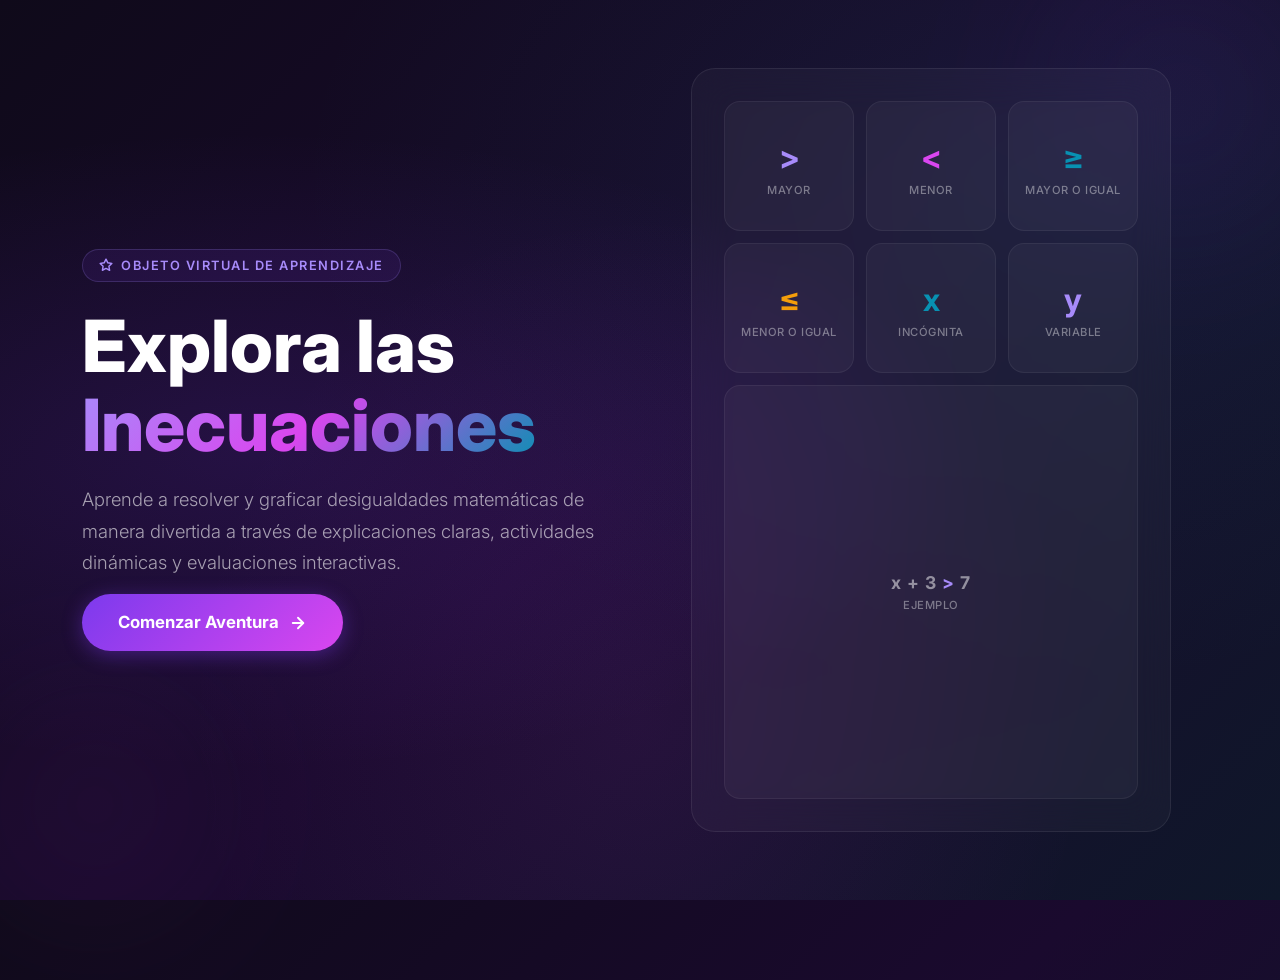
==== index.html @ dd15e274 "Primer diseño del OVA" ====
<!DOCTYPE html>
<html lang="es">

<head>
  <meta charset="utf-8">
  <meta name="viewport" content="width=device-width, initial-scale=1">
  <title>Ova de Inecuaciones - Inicio</title>
  <link rel="stylesheet" href="style.css">
  <link href="https://cdn.jsdelivr.net/npm/bootstrap@5.3.8/dist/css/bootstrap.min.css" rel="stylesheet">
</head>

<body class="landing">

  <div class="landing-floating landing-floating-1"></div>
  <div class="landing-floating landing-floating-2"></div>

  <div class="container landing-hero">
    <div class="row align-items-center g-5 min-vh-100 py-5">

      <div class="col-lg-6" data-anim="fade">
        <div class="landing-badge">
          <svg width="14" height="14" viewBox="0 0 24 24" fill="none" stroke="currentColor" stroke-width="2.5" stroke-linecap="round" stroke-linejoin="round">
            <polygon points="12 2 15.09 8.26 22 9.27 17 14.14 18.18 21.02 12 17.77 5.82 21.02 7 14.14 2 9.27 8.91 8.26 12 2"/>
          </svg>
          Objeto Virtual de Aprendizaje
        </div>

        <h1>
          Explora las<br>
          <span class="gradient-text">Inecuaciones</span>
        </h1>

        <p class="lead">
          Aprende a resolver y graficar desigualdades matemáticas de manera divertida a través de explicaciones claras, actividades dinámicas y evaluaciones interactivas.
        </p>

        <a href="app.html" class="landing-cta">
          Comenzar Aventura
          <svg width="18" height="18" viewBox="0 0 24 24" fill="none" stroke="currentColor" stroke-width="2.5" stroke-linecap="round" stroke-linejoin="round">
            <line x1="5" y1="12" x2="19" y2="12"></line>
            <polyline points="12 5 19 12 12 19"></polyline>
          </svg>
        </a>
      </div>

      <div class="col-lg-6 landing-visual" data-anim="slide">
        <div class="landing-card-decoration">
          <div class="landing-math-grid">
            <div class="landing-math-item flex-column">
              <span class="math-symbol purple">&gt;</span>
              <span class="math-label">Mayor</span>
            </div>
            <div class="landing-math-item flex-column">
              <span class="math-symbol fuchsia">&lt;</span>
              <span class="math-label">Menor</span>
            </div>
            <div class="landing-math-item flex-column">
              <span class="math-symbol cyan">&ge;</span>
              <span class="math-label">Mayor o igual</span>
            </div>
            <div class="landing-math-item flex-column">
              <span class="math-symbol amber">&le;</span>
              <span class="math-label">Menor o igual</span>
            </div>
            <div class="landing-math-item flex-column">
              <span class="math-symbol cyan">x</span>
              <span class="math-label">Incógnita</span>
            </div>
            <div class="landing-math-item flex-column">
              <span class="math-symbol purple">y</span>
              <span class="math-label">Variable</span>
            </div>
            <div class="landing-math-item flex-column" style="grid-column: span 3;">
              <span class="math-symbol" style="color: rgba(255,255,255,0.5); font-size: 1.1rem; letter-spacing: 1px;">
                x + 3 <span style="color: var(--primary-light);">&gt;</span> 7
              </span>
              <span class="math-label">Ejemplo</span>
            </div>
          </div>
        </div>
      </div>

    </div>
  </div>

  <script src="https://cdn.jsdelivr.net/npm/bootstrap@5.3.8/dist/js/bootstrap.bundle.min.js"></script>
  <script src="animations.js"></script>
</body>

</html>
---- style.css ----
@import url('https://fonts.googleapis.com/css2?family=Inter:wght@300;400;500;600;700;800&display=swap');

:root {
  --primary: #7c3aed;
  --primary-light: #a78bfa;
  --primary-dark: #5b21b6;
  --secondary: #0891b2;
  --accent: #d946ef;
  --accent-warm: #f59e0b;

  --sidebar-bg: linear-gradient(180deg, #1e1b2e 0%, #2d1b4e 100%);
  --sidebar-text: rgba(255, 255, 255, 0.75);
  --sidebar-text-hover: #ffffff;
  --sidebar-hover-bg: rgba(124, 58, 237, 0.15);
  --sidebar-active: linear-gradient(90deg, #7c3aed, #a855f7);
  --sidebar-width: 250px;
  --sidebar-mini-width: 80px;

  --body-bg: #f8fafc;
  --content-text: #0f172a;
  --card-bg: #ffffff;
  --card-border: 1px solid #e2e8f0;
  --card-shadow: 0 1px 2px rgba(0, 0, 0, 0.04), 0 1px 3px rgba(0, 0, 0, 0.06);
  --card-shadow-hover: 0 4px 6px rgba(0, 0, 0, 0.05), 0 10px 15px rgba(0, 0, 0, 0.08);
  --border-color: #e2e8f0;
  --footer-bg: #ffffff;
  --switch-bg: #cbd5e1;
  --switch-circle: #ffffff;
  --text-muted: #475569;
}

.dark-mode {
  --sidebar-bg: linear-gradient(180deg, #0c0a1d 0%, #1a0a2e 100%);
  --body-bg: #0f0a1a;
  --content-text: #e2e8f0;
  --card-bg: #1e1b2e;
  --card-border: 1px solid rgba(255, 255, 255, 0.08);
  --card-shadow: 0 1px 2px rgba(0, 0, 0, 0.2), 0 1px 3px rgba(0, 0, 0, 0.3);
  --card-shadow-hover: 0 4px 6px rgba(0, 0, 0, 0.3), 0 10px 15px rgba(0, 0, 0, 0.4);
  --border-color: rgba(255, 255, 255, 0.08);
  --footer-bg: #1e1b2e;
  --switch-bg: #7c3aed;
  --text-muted: #cbd5e1;
}

* {
  margin: 0;
  padding: 0;
  box-sizing: border-box;
  font-family: 'Inter', sans-serif;
}

body {
  min-height: 100vh;
  background: var(--body-bg) !important;
  color: var(--content-text);
  transition: background 0.4s ease, color 0.3s ease;
  overflow-x: hidden;
}

/* ========== LANDING PAGE (index.html) ========== */
.landing {
  position: relative;
  min-height: 100vh;
  display: flex;
  align-items: center;
  background: linear-gradient(135deg, #0f0a1a 0%, #1a0a2e 50%, #0f172a 100%) !important;
  overflow: hidden;
}

.landing::before {
  content: '';
  position: absolute;
  inset: 0;
  background:
    radial-gradient(ellipse at 20% 50%, rgba(124, 58, 237, 0.15) 0%, transparent 50%),
    radial-gradient(ellipse at 80% 20%, rgba(13, 148, 136, 0.1) 0%, transparent 50%),
    radial-gradient(ellipse at 50% 80%, rgba(217, 70, 239, 0.08) 0%, transparent 50%);
  pointer-events: none;
}

.landing-hero {
  position: relative;
  z-index: 1;
}

.landing-badge {
  display: inline-flex;
  align-items: center;
  gap: 8px;
  padding: 6px 16px;
  border-radius: 100px;
  font-size: 0.8rem;
  font-weight: 600;
  text-transform: uppercase;
  letter-spacing: 1.5px;
  color: var(--primary-light);
  border: 1px solid rgba(167, 139, 250, 0.2);
  background: rgba(124, 58, 237, 0.1);
  margin-bottom: 1.5rem;
}

.landing-hero h1 {
  font-size: clamp(2.5rem, 6vw, 4.5rem);
  font-weight: 800;
  line-height: 1.1;
  color: #ffffff;
  margin-bottom: 1.25rem;
}

.landing-hero .gradient-text {
  background: linear-gradient(135deg, var(--primary-light), var(--accent) 50%, var(--secondary));
  -webkit-background-clip: text;
  -webkit-text-fill-color: transparent;
}

.landing-hero .lead {
  font-size: 1.15rem;
  color: rgba(255, 255, 255, 0.6);
  max-width: 520px;
  line-height: 1.7;
}

.landing-cta {
  display: inline-flex;
  align-items: center;
  gap: 10px;
  padding: 16px 36px;
  border-radius: 100px;
  font-weight: 700;
  font-size: 1.05rem;
  color: #ffffff;
  background: linear-gradient(135deg, var(--primary), var(--accent));
  border: none;
  text-decoration: none;
  transition: all 0.3s cubic-bezier(0.175, 0.885, 0.32, 1.275);
  box-shadow: 0 4px 20px rgba(124, 58, 237, 0.4);
}

.landing-cta:hover {
  transform: translateY(-3px) scale(1.03);
  box-shadow: 0 8px 30px rgba(124, 58, 237, 0.5);
  color: #ffffff;
}

.landing-visual {
  position: relative;
  display: flex;
  align-items: center;
  justify-content: center;
}

.landing-card-decoration {
  width: 100%;
  max-width: 480px;
  background: rgba(255, 255, 255, 0.03);
  border: 1px solid rgba(255, 255, 255, 0.08);
  border-radius: 24px;
  padding: 2rem;
  backdrop-filter: blur(20px);
}

.landing-math-grid {
  display: grid;
  grid-template-columns: repeat(3, 1fr);
  gap: 12px;
}

.landing-math-item {
  aspect-ratio: 1;
  display: flex;
  align-items: center;
  justify-content: center;
  border-radius: 16px;
  font-size: 1.8rem;
  font-weight: 700;
  background: rgba(255, 255, 255, 0.04);
  border: 1px solid rgba(255, 255, 255, 0.06);
  color: rgba(255, 255, 255, 0.7);
  transition: all 0.3s ease;
}

.landing-math-item:hover {
  background: rgba(124, 58, 237, 0.15);
  border-color: rgba(124, 58, 237, 0.3);
  transform: translateY(-4px);
}

.landing-math-item .math-symbol {
  font-size: 2rem;
}

.landing-math-item .math-symbol.purple { color: var(--primary-light); }
.landing-math-item .math-symbol.fuchsia { color: var(--accent); }
.landing-math-item .math-symbol.cyan { color: var(--secondary); }
.landing-math-item .math-symbol.amber { color: var(--accent-warm); }

.landing-math-item .math-label {
  font-size: 0.7rem;
  font-weight: 500;
  color: rgba(255, 255, 255, 0.4);
  text-transform: uppercase;
  letter-spacing: 0.5px;
}

.landing-floating {
  position: absolute;
  border-radius: 50%;
  pointer-events: none;
  filter: blur(80px);
  opacity: 0.4;
}

.landing-floating-1 {
  width: 400px;
  height: 400px;
  background: radial-gradient(circle, rgba(124, 58, 237, 0.3) 0%, transparent 70%);
  top: -100px;
  right: -100px;
  animation: float-drift 20s infinite alternate ease-in-out;
}

.landing-floating-2 {
  width: 350px;
  height: 350px;
  background: radial-gradient(circle, rgba(217, 70, 239, 0.2) 0%, transparent 70%);
  bottom: -80px;
  left: -80px;
  animation: float-drift 25s infinite alternate-reverse ease-in-out;
}

@keyframes float-drift {
  0% { transform: translate(0, 0) scale(1); }
  100% { transform: translate(40px, -30px) scale(1.1); }
}

/* ========== LANDING RESPONSIVE ========== */
@media (max-width: 992px) {
  .landing {
    text-align: center;
    padding: 4rem 1rem;
  }
  .landing-hero .lead {
    margin: 0 auto 2rem;
  }
  .landing-cta {
    margin: 0 auto;
  }
  .landing-card-decoration {
    margin-top: 3rem;
    max-width: 380px;
    margin-left: auto;
    margin-right: auto;
  }
}

/* ========== SIDEBAR ========== */
.menu {
  position: fixed;
  width: 44px;
  height: 44px;
  display: none;
  justify-content: center;
  align-items: center;
  border-radius: 12px;
  cursor: pointer;
  background: var(--primary);
  color: #ffffff;
  right: 16px;
  top: 16px;
  z-index: 100;
  border: none;
  font-size: 24px;
  box-shadow: 0 4px 12px rgba(124, 58, 237, 0.3);
}

.barra-lateral {
  position: fixed;
  display: flex;
  flex-direction: column;
  justify-content: space-between;
  width: var(--sidebar-width);
  height: 100%;
  padding: 20px 12px;
  background: var(--sidebar-bg);
  transition: width 0.35s cubic-bezier(0.25, 0.8, 0.25, 1), left 0.35s cubic-bezier(0.25, 0.8, 0.25, 1);
  z-index: 50;
  border-right: 1px solid rgba(255, 255, 255, 0.06);
}

.mini-barra-lateral {
  width: var(--sidebar-mini-width);
}

.barra-lateral .nombre-pagina {
  display: flex;
  align-items: center;
  gap: 10px;
  padding: 8px 10px 20px;
  margin-bottom: 12px;
  border-bottom: 1px solid rgba(255, 255, 255, 0.06);
}

.barra-lateral .nombre-pagina ion-icon {
  font-size: 28px;
  color: var(--primary-light);
  cursor: pointer;
  min-width: 28px;
  transition: transform 0.3s ease;
}

.barra-lateral .nombre-pagina ion-icon:hover {
  transform: rotate(-10deg) scale(1.1);
}

.barra-lateral .nombre-pagina span {
  font-size: 18px;
  font-weight: 700;
  color: #ffffff;
  white-space: nowrap;
  transition: opacity 0.3s ease;
}

.barra-lateral span.oculto {
  opacity: 0;
  width: 0;
  overflow: hidden;
  display: inline-block;
}

.barra-lateral .navegacion {
  flex: 1;
  overflow-y: auto;
  overflow-x: hidden;
  padding: 4px 0;
}

.barra-lateral .navegacion::-webkit-scrollbar {
  width: 3px;
}

.barra-lateral .navegacion::-webkit-scrollbar-thumb {
  background: rgba(255, 255, 255, 0.15);
  border-radius: 10px;
}

.barra-lateral .navegacion ul {
  list-style: none;
  margin: 0;
  padding: 0;
}

.barra-lateral .navegacion li {
  margin-bottom: 2px;
}

.barra-lateral .navegacion a {
  display: flex;
  align-items: center;
  gap: 12px;
  padding: 10px 12px;
  border-radius: 10px;
  text-decoration: none;
  color: var(--sidebar-text);
  font-size: 14px;
  font-weight: 500;
  transition: all 0.2s ease;
  white-space: nowrap;
  border-left: 3px solid transparent;
}

.barra-lateral .navegacion a:hover {
  background: var(--sidebar-hover-bg);
  color: var(--sidebar-text-hover);
  border-left-color: var(--primary-light);
}

.barra-lateral .navegacion a.active-link {
  background: var(--sidebar-active);
  color: #ffffff !important;
  font-weight: 600;
  border-left-color: #ffffff;
  box-shadow: 0 4px 12px rgba(124, 58, 237, 0.3);
}

.barra-lateral .navegacion ion-icon {
  font-size: 18px;
  min-width: 18px;
  color: inherit;
}

.barra-lateral .navegacion span {
  font-size: 14px;
  font-weight: 500;
  white-space: nowrap;
  transition: opacity 0.3s ease;
}

/* Submenu */
.submenu-btn {
  padding-right: 8px !important;
}

.submenu-items {
  max-height: 0;
  overflow: hidden;
  transition: max-height 0.3s ease;
  padding-left: 0 !important;
}

.submenu.active .submenu-items {
  max-height: 300px;
}

.submenu-items a {
  padding-left: 46px !important;
  font-size: 13px !important;
  height: 36px !important;
}

.flecha {
  font-size: 14px;
  margin-left: auto;
  transition: transform 0.3s ease;
}

.submenu.active .flecha {
  transform: rotate(180deg);
}

/* Dark mode toggle */
.barra-lateral .linea {
  height: 1px;
  background: rgba(255, 255, 255, 0.06);
  margin: 8px 0;
}

.barra-lateral .modo-oscuro {
  display: flex;
  align-items: center;
  justify-content: space-between;
  padding: 8px 12px;
  border-radius: 10px;
  background: rgba(0, 0, 0, 0.15);
}

.barra-lateral .modo-oscuro .info {
  display: flex;
  align-items: center;
  gap: 10px;
  color: var(--sidebar-text);
  font-size: 14px;
  font-weight: 500;
}

.barra-lateral .modo-oscuro ion-icon {
  font-size: 18px;
  color: var(--sidebar-text);
}

.barra-lateral .modo-oscuro span {
  white-space: nowrap;
  transition: opacity 0.3s ease;
}

.switch {
  display: flex;
  align-items: center;
  cursor: pointer;
  min-width: 40px;
  justify-content: flex-end;
}

.base {
  position: relative;
  width: 36px;
  height: 20px;
  background: var(--switch-bg);
  border-radius: 20px;
  transition: background 0.3s ease;
}

.circulo {
  position: absolute;
  width: 16px;
  height: 16px;
  background: var(--switch-circle);
  border-radius: 50%;
  top: 2px;
  left: 2px;
  transition: left 0.3s cubic-bezier(0.25, 0.8, 0.25, 1);
  box-shadow: 0 1px 3px rgba(0, 0, 0, 0.2);
}

.circulo.prendido {
  left: 18px;
}

/* ========== MAIN CONTENT ========== */
main {
  margin-left: var(--sidebar-width);
  padding: 32px;
  min-height: 100vh;
  display: flex;
  flex-direction: column;
  background: var(--body-bg);
  transition: margin-left 0.35s cubic-bezier(0.25, 0.8, 0.25, 1);
}

main.min-main {
  margin-left: var(--sidebar-mini-width);
}

.contenido-principal {
  flex: 1;
}

/* ========== FOOTER ========== */
.footer {
  margin-top: 40px;
  padding: 16px 24px;
  display: flex;
  align-items: center;
  justify-content: center;
  gap: 12px;
  flex-wrap: wrap;
  text-align: center;
  border-top: 1px solid var(--border-color);
  background: var(--footer-bg);
  border-radius: 16px;
  box-shadow: var(--card-shadow);
  color: var(--text-muted);
  font-size: 13px;
  font-weight: 500;
}

.footer img {
  width: 36px;
  height: auto;
  opacity: 0.8;
}

.footer p {
  margin: 0;
}

/* ========== CARDS ========== */
.card,
.team-card {
  background: var(--card-bg) !important;
  color: var(--content-text) !important;
  border: var(--card-border) !important;
  box-shadow: var(--card-shadow) !important;
  border-radius: 16px !important;
  transition: all 0.3s ease !important;
}

.card:hover,
.team-card:hover {
  transform: translateY(-4px);
  box-shadow: var(--card-shadow-hover) !important;
}

.gradient-text {
  background: linear-gradient(135deg, var(--primary), var(--accent));
  -webkit-background-clip: text;
  -webkit-text-fill-color: transparent;
}

/* ========== BUTTONS ========== */
.btn-primary {
  background: linear-gradient(135deg, var(--primary), var(--primary-dark)) !important;
  border: none !important;
  font-weight: 600;
  padding: 12px 28px;
  border-radius: 12px !important;
  transition: all 0.3s ease !important;
}

.btn-primary:hover {
  transform: translateY(-2px);
  box-shadow: 0 8px 20px rgba(124, 58, 237, 0.35) !important;
}

.btn-outline-primary {
  border: 1.5px solid var(--primary) !important;
  color: var(--primary) !important;
  font-weight: 600;
  border-radius: 12px !important;
  transition: all 0.3s ease !important;
}

.btn-outline-primary:hover {
  background: var(--primary) !important;
  color: #ffffff !important;
  transform: translateY(-2px);
  box-shadow: 0 8px 20px rgba(124, 58, 237, 0.25) !important;
}

.btn-adventure {
  display: inline-flex;
  align-items: center;
  gap: 8px;
  padding: 16px 36px !important;
  border-radius: 100px !important;
  font-weight: 700 !important;
  font-size: 1.05rem;
  background: linear-gradient(135deg, var(--primary), var(--accent)) !important;
  border: none !important;
  color: #ffffff !important;
  transition: all 0.3s cubic-bezier(0.175, 0.885, 0.32, 1.275) !important;
  box-shadow: 0 4px 20px rgba(124, 58, 237, 0.35) !important;
}

.btn-adventure:hover {
  transform: translateY(-3px) scale(1.03);
  box-shadow: 0 8px 30px rgba(124, 58, 237, 0.45), 0 0 20px rgba(217, 70, 239, 0.15) !important;
}

/* ========== QUIZ ========== */
.quiz-container {
  max-width: 720px;
  margin: 0 auto;
}

.quiz-card {
  border-radius: 20px !important;
  padding: 32px;
}

.quiz-progress {
  height: 6px;
  background: rgba(0, 0, 0, 0.06);
  border-radius: 10px;
  overflow: hidden;
  margin-bottom: 24px;
}

.dark-mode .quiz-progress {
  background: rgba(255, 255, 255, 0.06);
}

.quiz-progress-bar {
  height: 100%;
  background: linear-gradient(90deg, var(--primary), var(--accent));
  width: 0%;
  transition: width 0.4s ease;
  border-radius: 10px;
}

.quiz-question-num {
  font-size: 0.8rem;
  text-transform: uppercase;
  letter-spacing: 1.5px;
  font-weight: 700;
  color: var(--primary);
  margin-bottom: 8px;
}

.quiz-question-text {
  font-size: 1.25rem;
  font-weight: 600;
  line-height: 1.5;
  margin-bottom: 24px;
  color: var(--content-text);
}

.quiz-options {
  display: flex;
  flex-direction: column;
  gap: 10px;
}

.quiz-option {
  display: flex;
  align-items: center;
  gap: 14px;
  padding: 14px 18px;
  border-radius: 12px;
  background: rgba(0, 0, 0, 0.02);
  border: 1.5px solid rgba(0, 0, 0, 0.06);
  cursor: pointer;
  transition: all 0.25s ease;
  font-weight: 500;
  color: var(--content-text);
}

.dark-mode .quiz-option {
  background: rgba(255, 255, 255, 0.03);
  border-color: rgba(255, 255, 255, 0.06);
}

.quiz-option:hover {
  border-color: var(--primary-light);
  background: rgba(124, 58, 237, 0.06);
  transform: translateX(4px);
}

.quiz-option.selected {
  border-color: var(--primary) !important;
  background: rgba(124, 58, 237, 0.1) !important;
  box-shadow: 0 0 0 2px rgba(124, 58, 237, 0.15);
}

.quiz-option-letter {
  display: flex;
  align-items: center;
  justify-content: center;
  width: 28px;
  height: 28px;
  border-radius: 8px;
  font-size: 0.8rem;
  font-weight: 700;
  background: rgba(0, 0, 0, 0.06);
  color: var(--content-text);
  transition: all 0.25s ease;
}

.dark-mode .quiz-option-letter {
  background: rgba(255, 255, 255, 0.1);
  color: #e2e8f0;
}

.quiz-option.selected .quiz-option-letter {
  background: var(--primary);
  color: #ffffff;
}

.quiz-actions {
  display: flex;
  justify-content: space-between;
  margin-top: 24px;
  padding-top: 20px;
  border-top: 1px solid var(--border-color);
}

/* ========== RESULTS ========== */
.results-card {
  text-align: center;
  padding: 32px;
}

.results-score-circle {
  width: 120px;
  height: 120px;
  border-radius: 50%;
  margin: 0 auto 20px;
  display: flex;
  align-items: center;
  justify-content: center;
  border: 4px solid var(--primary);
  box-shadow: 0 8px 20px rgba(124, 58, 237, 0.15);
}

.results-score-value {
  font-size: 2.2rem;
  font-weight: 800;
  color: var(--content-text);
}

.results-message {
  font-size: 1.3rem;
  font-weight: 700;
  margin-bottom: 8px;
  color: var(--content-text);
}

.results-summary {
  color: var(--text-muted);
  margin-bottom: 24px;
}

/* ========== EMBEDS & UTILITY ========== */
.video-responsive {
  position: relative;
  width: 100%;
  max-width: 700px;
  margin: 0 auto;
  aspect-ratio: 16 / 9;
  overflow: hidden;
  border-radius: 16px;
  box-shadow: var(--card-shadow);
  border: var(--card-border);
}

.video-responsive iframe {
  width: 100%;
  height: 100%;
  border: none;
}

.h5p-container {
  width: 100%;
  overflow: hidden;
  border-radius: 16px;
  box-shadow: var(--card-shadow);
  border: var(--card-border);
}

.h5p-container iframe {
  width: 100%;
  min-height: 600px;
  border: none;
}

.actividad-responsive {
  width: 100%;
  overflow: hidden;
  border-radius: 16px;
  box-shadow: var(--card-shadow);
  border: var(--card-border);
}

.actividad-responsive iframe {
  width: 100%;
  min-height: 600px;
  border: none;
}

/* ========== TEXT MUTED (both modes) ========== */
.text-muted {
  color: var(--text-muted) !important;
}

.dark-mode .accordion-button {
  background: transparent !important;
  color: var(--content-text) !important;
}

.dark-mode .accordion-button::after {
  filter: invert(0.8);
}

.dark-mode .accordion-button:not(.collapsed) {
  background: rgba(255, 255, 255, 0.05) !important;
}

.dark-mode .accordion-body {
  background: rgba(0, 0, 0, 0.15);
  color: var(--content-text);
}

.dark-mode .btn-outline-secondary {
  border-color: rgba(255, 255, 255, 0.2) !important;
  color: #cbd5e1 !important;
}

.dark-mode .btn-outline-secondary:hover {
  background: rgba(255, 255, 255, 0.08) !important;
  color: #ffffff !important;
}

.dark-mode .bg-light {
  background: rgba(255, 255, 255, 0.06) !important;
}

.dark-mode .form-control {
  background: rgba(255, 255, 255, 0.06) !important;
  border: 1px solid rgba(255, 255, 255, 0.1) !important;
  color: #e2e8f0 !important;
}

.dark-mode .form-control::placeholder {
  color: rgba(255, 255, 255, 0.35) !important;
}

.dark-mode .form-control:focus {
  border-color: var(--primary) !important;
  box-shadow: 0 0 0 3px rgba(124, 58, 237, 0.2) !important;
}

/* ========== ANIMATIONS ========== */
.content-fade-in {
  animation: fadeInUp 0.4s ease forwards;
}

@keyframes fadeInUp {
  from {
    opacity: 0;
    transform: translateY(16px);
  }
  to {
    opacity: 1;
    transform: translateY(0);
  }
}

.animate-fade {
  opacity: 0;
  transition: opacity 0.8s ease;
}

.animate-fade.animate-fade {
  opacity: 1;
}

.animate-slide {
  opacity: 0;
  transform: translateX(-20px);
  transition: opacity 0.6s ease, transform 0.6s ease;
}

.animate-slide.animate-slide {
  opacity: 1;
  transform: translateX(0);
}

/* ========== RESPONSIVE ========== */
@media (max-width: 768px) {
  main {
    margin-left: 0 !important;
    padding: 20px 16px;
  }
}

@media (max-width: 600px) {
  .barra-lateral {
    left: calc(-1 * var(--sidebar-width));
  }

  .mini-barra-lateral {
    left: calc(-1 * var(--sidebar-mini-width));
  }

  .max-barra-lateral {
    left: 0 !important;
    width: var(--sidebar-width) !important;
  }

  .menu {
    display: flex;
  }

  .menu ion-icon:nth-child(2) {
    display: none;
  }
}

.responsive-padding {
  padding: clamp(1rem, 3vw, 2rem);
}
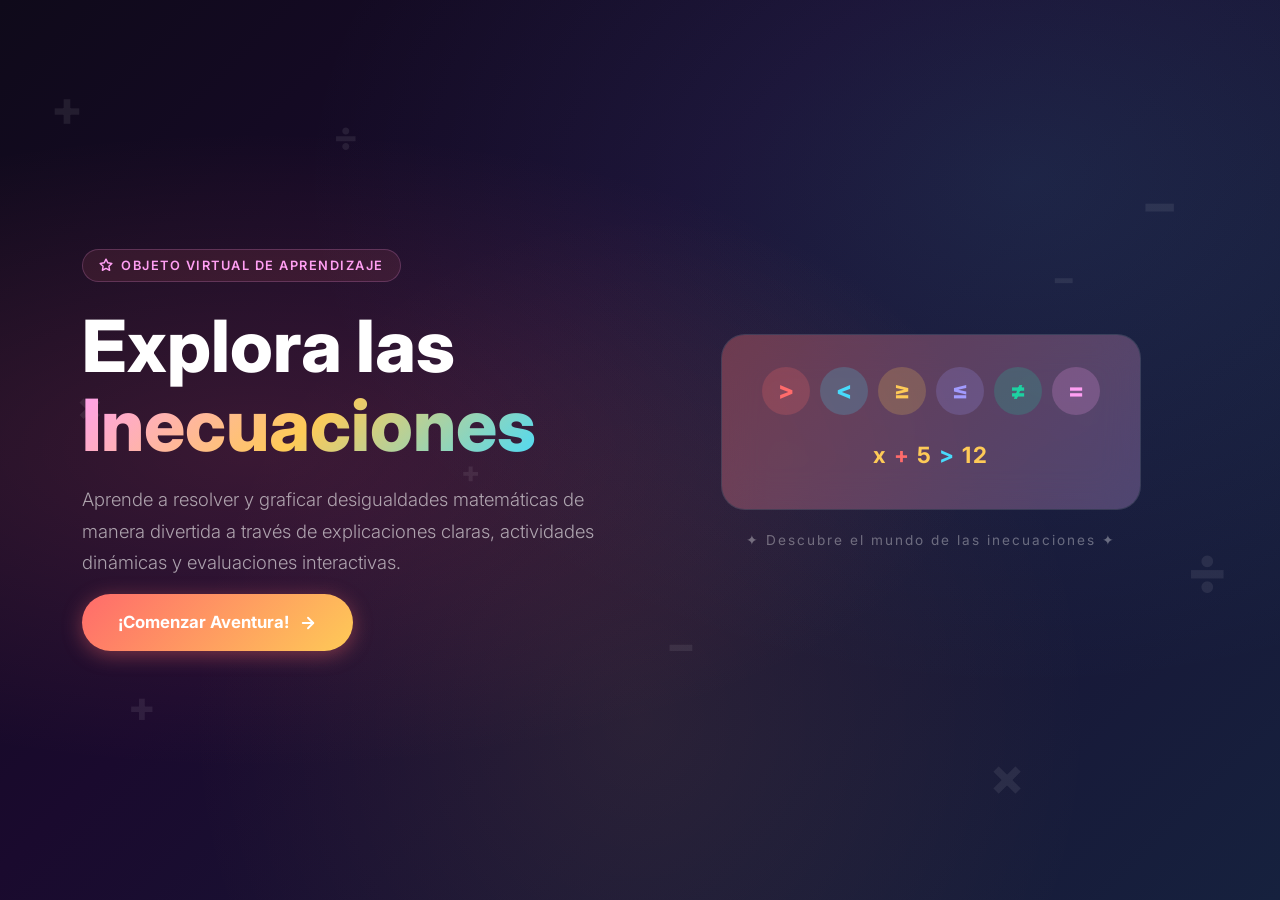
==== commit 94d5bf5d: "Segundo diseño del OVA" ====
--- a/index.html
+++ b/index.html
@@ -11,8 +11,17 @@
 
 <body class="landing">
 
-  <div class="landing-floating landing-floating-1"></div>
-  <div class="landing-floating landing-floating-2"></div>
+  <!-- Símbolos matemáticos flotando al fondo -->
+  <div class="float-symbol" style="top:8%;left:4%;font-size:3rem;animation-delay:0s;animation-duration:14s;">+</div>
+  <div class="float-symbol" style="top:18%;right:8%;font-size:3.5rem;animation-delay:1.5s;animation-duration:16s;">−</div>
+  <div class="float-symbol" style="top:42%;left:6%;font-size:2.4rem;animation-delay:3s;animation-duration:12s;">×</div>
+  <div class="float-symbol" style="top:58%;right:4%;font-size:4rem;animation-delay:.8s;animation-duration:18s;">÷</div>
+  <div class="float-symbol" style="top:75%;left:10%;font-size:2.6rem;animation-delay:5s;animation-duration:15s;">+</div>
+  <div class="float-symbol" style="top:28%;right:16%;font-size:2.2rem;animation-delay:2s;animation-duration:13s;">−</div>
+  <div class="float-symbol" style="top:82%;right:20%;font-size:3.2rem;animation-delay:4s;animation-duration:17s;">×</div>
+  <div class="float-symbol" style="top:12%;left:26%;font-size:2.4rem;animation-delay:6s;animation-duration:11s;">÷</div>
+  <div class="float-symbol" style="top:50%;left:36%;font-size:1.8rem;animation-delay:2.5s;animation-duration:19s;">+</div>
+  <div class="float-symbol" style="top:68%;left:52%;font-size:2.8rem;animation-delay:3.5s;animation-duration:14s;">−</div>
 
   <div class="container landing-hero">
     <div class="row align-items-center g-5 min-vh-100 py-5">
@@ -35,7 +44,7 @@
         </p>
 
         <a href="app.html" class="landing-cta">
-          Comenzar Aventura
+          ¡Comenzar Aventura!
           <svg width="18" height="18" viewBox="0 0 24 24" fill="none" stroke="currentColor" stroke-width="2.5" stroke-linecap="round" stroke-linejoin="round">
             <line x1="5" y1="12" x2="19" y2="12"></line>
             <polyline points="12 5 19 12 12 19"></polyline>
@@ -44,39 +53,28 @@
       </div>
 
       <div class="col-lg-6 landing-visual" data-anim="slide">
-        <div class="landing-card-decoration">
-          <div class="landing-math-grid">
-            <div class="landing-math-item flex-column">
-              <span class="math-symbol purple">&gt;</span>
-              <span class="math-label">Mayor</span>
+        <div class="landing-dynamic">
+          <div class="dynamic-card">
+            <div class="symbol-row">
+              <span class="symbol-bubble">&gt;</span>
+              <span class="symbol-bubble">&lt;</span>
+              <span class="symbol-bubble">≥</span>
+              <span class="symbol-bubble">≤</span>
+              <span class="symbol-bubble">≠</span>
+              <span class="symbol-bubble">=</span>
             </div>
-            <div class="landing-math-item flex-column">
-              <span class="math-symbol fuchsia">&lt;</span>
-              <span class="math-label">Menor</span>
-            </div>
-            <div class="landing-math-item flex-column">
-              <span class="math-symbol cyan">&ge;</span>
-              <span class="math-label">Mayor o igual</span>
-            </div>
-            <div class="landing-math-item flex-column">
-              <span class="math-symbol amber">&le;</span>
-              <span class="math-label">Menor o igual</span>
-            </div>
-            <div class="landing-math-item flex-column">
-              <span class="math-symbol cyan">x</span>
-              <span class="math-label">Incógnita</span>
-            </div>
-            <div class="landing-math-item flex-column">
-              <span class="math-symbol purple">y</span>
-              <span class="math-label">Variable</span>
-            </div>
-            <div class="landing-math-item flex-column" style="grid-column: span 3;">
-              <span class="math-symbol" style="color: rgba(255,255,255,0.5); font-size: 1.1rem; letter-spacing: 1px;">
-                x + 3 <span style="color: var(--primary-light);">&gt;</span> 7
-              </span>
-              <span class="math-label">Ejemplo</span>
+
+            <div class="equation-scroll">
+              <div class="equation-track">
+                <span class="equation-item"><span class="eq-num">x</span> <span class="eq-sign">+</span> <span class="eq-num">5</span> <span class="eq-op">&gt;</span> <span class="eq-num">12</span></span>
+                <span class="equation-item"><span class="eq-num">3y</span> <span class="eq-op">≤</span> <span class="eq-num">9</span></span>
+                <span class="equation-item"><span class="eq-num">2a</span> <span class="eq-sign">−</span> <span class="eq-num">4</span> <span class="eq-op">&gt;</span> <span class="eq-num">6</span></span>
+                <span class="equation-item"><span class="eq-num">7</span> <span class="eq-sign">+</span> <span class="eq-num">b</span> <span class="eq-op">≥</span> <span class="eq-num">10</span></span>
+              </div>
             </div>
           </div>
+
+          <p class="dynamic-hint">✦ Descubre el mundo de las inecuaciones ✦</p>
         </div>
       </div>
 
--- a/style.css
+++ b/style.css
@@ -1,46 +1,46 @@
 @import url('https://fonts.googleapis.com/css2?family=Inter:wght@300;400;500;600;700;800&display=swap');
 
 :root {
-  --primary: #7c3aed;
-  --primary-light: #a78bfa;
-  --primary-dark: #5b21b6;
-  --secondary: #0891b2;
-  --accent: #d946ef;
-  --accent-warm: #f59e0b;
-
-  --sidebar-bg: linear-gradient(180deg, #1e1b2e 0%, #2d1b4e 100%);
-  --sidebar-text: rgba(255, 255, 255, 0.75);
+  --primary: #ff6b6b;
+  --primary-light: #ff9ff3;
+  --primary-dark: #ee5a24;
+  --secondary: #48dbfb;
+  --accent: #feca57;
+  --accent-warm: #1dd1a1;
+
+  --sidebar-bg: linear-gradient(180deg, #ff6b6b 0%, #a29bfe 50%, #6c5ce7 100%);
+  --sidebar-text: rgba(255, 255, 255, 0.85);
   --sidebar-text-hover: #ffffff;
-  --sidebar-hover-bg: rgba(124, 58, 237, 0.15);
-  --sidebar-active: linear-gradient(90deg, #7c3aed, #a855f7);
+  --sidebar-hover-bg: rgba(255, 255, 255, 0.12);
+  --sidebar-active: linear-gradient(90deg, #feca57, #ff6b6b);
   --sidebar-width: 250px;
   --sidebar-mini-width: 80px;
 
-  --body-bg: #f8fafc;
-  --content-text: #0f172a;
+  --body-bg: #f7f4ff;
+  --content-text: #2d3436;
   --card-bg: #ffffff;
-  --card-border: 1px solid #e2e8f0;
-  --card-shadow: 0 1px 2px rgba(0, 0, 0, 0.04), 0 1px 3px rgba(0, 0, 0, 0.06);
-  --card-shadow-hover: 0 4px 6px rgba(0, 0, 0, 0.05), 0 10px 15px rgba(0, 0, 0, 0.08);
-  --border-color: #e2e8f0;
+  --card-border: 1px solid #e8e2f5;
+  --card-shadow: 0 2px 8px rgba(255, 107, 107, 0.08), 0 1px 3px rgba(0, 0, 0, 0.04);
+  --card-shadow-hover: 0 8px 20px rgba(255, 107, 107, 0.12), 0 4px 8px rgba(0, 0, 0, 0.06);
+  --border-color: #e8e2f5;
   --footer-bg: #ffffff;
-  --switch-bg: #cbd5e1;
+  --switch-bg: #dfe6e9;
   --switch-circle: #ffffff;
-  --text-muted: #475569;
+  --text-muted: #636e72;
 }
 
 .dark-mode {
-  --sidebar-bg: linear-gradient(180deg, #0c0a1d 0%, #1a0a2e 100%);
-  --body-bg: #0f0a1a;
+  --sidebar-bg: linear-gradient(180deg, #c0392b 0%, #6c3483 100%);
+  --body-bg: #1a1a2e;
   --content-text: #e2e8f0;
-  --card-bg: #1e1b2e;
+  --card-bg: #2d2d44;
   --card-border: 1px solid rgba(255, 255, 255, 0.08);
   --card-shadow: 0 1px 2px rgba(0, 0, 0, 0.2), 0 1px 3px rgba(0, 0, 0, 0.3);
   --card-shadow-hover: 0 4px 6px rgba(0, 0, 0, 0.3), 0 10px 15px rgba(0, 0, 0, 0.4);
   --border-color: rgba(255, 255, 255, 0.08);
-  --footer-bg: #1e1b2e;
-  --switch-bg: #7c3aed;
-  --text-muted: #cbd5e1;
+  --footer-bg: #2d2d44;
+  --switch-bg: #ff6b6b;
+  --text-muted: #b2bec3;
 }
 
 * {
@@ -52,10 +52,15 @@
 
 body {
   min-height: 100vh;
-  background: var(--body-bg) !important;
+  background: linear-gradient(135deg, #f7f4ff 0%, #f0f5ff 50%, #fff4f8 100%) !important;
   color: var(--content-text);
   transition: background 0.4s ease, color 0.3s ease;
   overflow-x: hidden;
+}
+
+.dark-mode body,
+body.dark-mode {
+  background: var(--body-bg) !important;
 }
 
 /* ========== LANDING PAGE (index.html) ========== */
@@ -64,7 +69,7 @@
   min-height: 100vh;
   display: flex;
   align-items: center;
-  background: linear-gradient(135deg, #0f0a1a 0%, #1a0a2e 50%, #0f172a 100%) !important;
+  background: linear-gradient(135deg, #0f0a1a 0%, #1a0a2e 40%, #16213e 100%) !important;
   overflow: hidden;
 }
 
@@ -73,10 +78,28 @@
   position: absolute;
   inset: 0;
   background:
-    radial-gradient(ellipse at 20% 50%, rgba(124, 58, 237, 0.15) 0%, transparent 50%),
-    radial-gradient(ellipse at 80% 20%, rgba(13, 148, 136, 0.1) 0%, transparent 50%),
-    radial-gradient(ellipse at 50% 80%, rgba(217, 70, 239, 0.08) 0%, transparent 50%);
+    radial-gradient(ellipse at 20% 50%, rgba(255, 107, 107, 0.15) 0%, transparent 50%),
+    radial-gradient(ellipse at 80% 20%, rgba(72, 219, 251, 0.1) 0%, transparent 50%),
+    radial-gradient(ellipse at 50% 80%, rgba(254, 202, 87, 0.08) 0%, transparent 50%);
   pointer-events: none;
+}
+
+/* Floating math symbols */
+.float-symbol {
+  position: absolute;
+  font-weight: 800;
+  color: rgba(255, 255, 255, 0.08);
+  pointer-events: none;
+  z-index: 0;
+  animation: floatSymbol 12s infinite alternate ease-in-out;
+  user-select: none;
+}
+
+@keyframes floatSymbol {
+  0% { transform: translateY(0) rotate(0deg) scale(1); }
+  33% { transform: translateY(-25px) rotate(8deg) scale(1.08); }
+  66% { transform: translateY(12px) rotate(-5deg) scale(0.92); }
+  100% { transform: translateY(-18px) rotate(3deg) scale(1.05); }
 }
 
 .landing-hero {
@@ -94,9 +117,9 @@
   font-weight: 600;
   text-transform: uppercase;
   letter-spacing: 1.5px;
-  color: var(--primary-light);
-  border: 1px solid rgba(167, 139, 250, 0.2);
-  background: rgba(124, 58, 237, 0.1);
+  color: #ff9ff3;
+  border: 1px solid rgba(255, 159, 243, 0.2);
+  background: rgba(255, 107, 107, 0.1);
   margin-bottom: 1.5rem;
 }
 
@@ -109,7 +132,7 @@
 }
 
 .landing-hero .gradient-text {
-  background: linear-gradient(135deg, var(--primary-light), var(--accent) 50%, var(--secondary));
+  background: linear-gradient(135deg, #ff9ff3, #feca57 50%, #48dbfb);
   -webkit-background-clip: text;
   -webkit-text-fill-color: transparent;
 }
@@ -130,16 +153,16 @@
   font-weight: 700;
   font-size: 1.05rem;
   color: #ffffff;
-  background: linear-gradient(135deg, var(--primary), var(--accent));
+  background: linear-gradient(135deg, #ff6b6b, #feca57);
   border: none;
   text-decoration: none;
   transition: all 0.3s cubic-bezier(0.175, 0.885, 0.32, 1.275);
-  box-shadow: 0 4px 20px rgba(124, 58, 237, 0.4);
+  box-shadow: 0 4px 20px rgba(255, 107, 107, 0.4);
 }
 
 .landing-cta:hover {
   transform: translateY(-3px) scale(1.03);
-  box-shadow: 0 8px 30px rgba(124, 58, 237, 0.5);
+  box-shadow: 0 8px 30px rgba(255, 107, 107, 0.5);
   color: #ffffff;
 }
 
@@ -150,88 +173,125 @@
   justify-content: center;
 }
 
-.landing-card-decoration {
+.landing-dynamic {
   width: 100%;
-  max-width: 480px;
-  background: rgba(255, 255, 255, 0.03);
-  border: 1px solid rgba(255, 255, 255, 0.08);
+  max-width: 420px;
+  display: flex;
+  flex-direction: column;
+  align-items: center;
+  gap: 20px;
+}
+
+.dynamic-card {
+  width: 100%;
+  background: rgba(255, 255, 255, 0.04);
+  border: 1px solid rgba(255, 255, 255, 0.1);
   border-radius: 24px;
-  padding: 2rem;
+  padding: 2rem 1.5rem;
   backdrop-filter: blur(20px);
-}
-
-.landing-math-grid {
-  display: grid;
-  grid-template-columns: repeat(3, 1fr);
-  gap: 12px;
-}
-
-.landing-math-item {
-  aspect-ratio: 1;
-  display: flex;
-  align-items: center;
+  text-align: center;
+  position: relative;
+  overflow: hidden;
+}
+
+.dynamic-card::before {
+  content: '';
+  position: absolute;
+  inset: -2px;
+  border-radius: 26px;
+  background: linear-gradient(135deg, #ff6b6b, #a29bfe, #48dbfb, #feca57);
+  background-size: 400% 400%;
+  animation: gradientGlow 6s ease infinite;
+  z-index: -1;
+  opacity: 0.3;
+}
+
+@keyframes gradientGlow {
+  0% { background-position: 0% 50%; }
+  50% { background-position: 100% 50%; }
+  100% { background-position: 0% 50%; }
+}
+
+.symbol-row {
+  display: flex;
   justify-content: center;
-  border-radius: 16px;
-  font-size: 1.8rem;
+  gap: 10px;
+  margin-bottom: 18px;
+  flex-wrap: wrap;
+}
+
+.symbol-bubble {
+  width: 48px;
+  height: 48px;
+  border-radius: 50%;
+  display: flex;
+  align-items: center;
+  justify-content: center;
+  font-size: 1.5rem;
+  font-weight: 800;
+  animation: bounceSymbol 2.5s infinite ease-in-out;
+  animation-delay: calc(var(--i, 0) * 0.25s);
+}
+
+.symbol-bubble:nth-child(1) { background: rgba(255, 107, 107, 0.2); color: #ff6b6b; --i: 0; }
+.symbol-bubble:nth-child(2) { background: rgba(72, 219, 251, 0.2); color: #48dbfb; --i: 1; }
+.symbol-bubble:nth-child(3) { background: rgba(254, 202, 87, 0.2); color: #feca57; --i: 2; }
+.symbol-bubble:nth-child(4) { background: rgba(162, 155, 254, 0.2); color: #a29bfe; --i: 3; }
+.symbol-bubble:nth-child(5) { background: rgba(29, 209, 161, 0.2); color: #1dd1a1; --i: 4; }
+.symbol-bubble:nth-child(6) { background: rgba(255, 159, 243, 0.2); color: #ff9ff3; --i: 5; }
+
+@keyframes bounceSymbol {
+  0%, 100% { transform: translateY(0); }
+  50% { transform: translateY(-10px); }
+}
+
+.equation-scroll {
+  overflow: hidden;
+  height: 44px;
+  position: relative;
+}
+
+.equation-track {
+  display: flex;
+  flex-direction: column;
+  animation: scrollEquations 10s infinite;
+}
+
+.equation-item {
+  height: 44px;
+  display: flex;
+  align-items: center;
+  justify-content: center;
+  font-size: 1.4rem;
   font-weight: 700;
-  background: rgba(255, 255, 255, 0.04);
-  border: 1px solid rgba(255, 255, 255, 0.06);
-  color: rgba(255, 255, 255, 0.7);
-  transition: all 0.3s ease;
-}
-
-.landing-math-item:hover {
-  background: rgba(124, 58, 237, 0.15);
-  border-color: rgba(124, 58, 237, 0.3);
-  transform: translateY(-4px);
-}
-
-.landing-math-item .math-symbol {
-  font-size: 2rem;
-}
-
-.landing-math-item .math-symbol.purple { color: var(--primary-light); }
-.landing-math-item .math-symbol.fuchsia { color: var(--accent); }
-.landing-math-item .math-symbol.cyan { color: var(--secondary); }
-.landing-math-item .math-symbol.amber { color: var(--accent-warm); }
-
-.landing-math-item .math-label {
-  font-size: 0.7rem;
-  font-weight: 500;
-  color: rgba(255, 255, 255, 0.4);
-  text-transform: uppercase;
-  letter-spacing: 0.5px;
-}
-
-.landing-floating {
-  position: absolute;
-  border-radius: 50%;
-  pointer-events: none;
-  filter: blur(80px);
-  opacity: 0.4;
-}
-
-.landing-floating-1 {
-  width: 400px;
-  height: 400px;
-  background: radial-gradient(circle, rgba(124, 58, 237, 0.3) 0%, transparent 70%);
-  top: -100px;
-  right: -100px;
-  animation: float-drift 20s infinite alternate ease-in-out;
-}
-
-.landing-floating-2 {
-  width: 350px;
-  height: 350px;
-  background: radial-gradient(circle, rgba(217, 70, 239, 0.2) 0%, transparent 70%);
-  bottom: -80px;
-  left: -80px;
-  animation: float-drift 25s infinite alternate-reverse ease-in-out;
-}
-
-@keyframes float-drift {
-  0% { transform: translate(0, 0) scale(1); }
-  100% { transform: translate(40px, -30px) scale(1.1); }
+  color: rgba(255, 255, 255, 0.85);
+  letter-spacing: 2px;
+  gap: 6px;
+}
+
+.eq-sign { color: #ff6b6b; }
+.eq-op { color: #48dbfb; }
+.eq-num { color: #feca57; }
+
+@keyframes scrollEquations {
+  0%, 20% { transform: translateY(0); }
+  25%, 45% { transform: translateY(-44px); }
+  50%, 70% { transform: translateY(-88px); }
+  75%, 95% { transform: translateY(-132px); }
+  100% { transform: translateY(-176px); }
+}
+
+.dynamic-hint {
+  font-size: 0.85rem;
+  color: rgba(255, 255, 255, 0.35);
+  text-align: center;
+  letter-spacing: 2px;
+  animation: pulseHint 2.5s infinite;
+}
+
+@keyframes pulseHint {
+  0%, 100% { opacity: 0.3; }
+  50% { opacity: 0.7; }
 }
 
 /* ========== LANDING RESPONSIVE ========== */
@@ -246,9 +306,8 @@
   .landing-cta {
     margin: 0 auto;
   }
-  .landing-card-decoration {
+  .landing-dynamic {
     margin-top: 3rem;
-    max-width: 380px;
     margin-left: auto;
     margin-right: auto;
   }
@@ -271,7 +330,7 @@
   z-index: 100;
   border: none;
   font-size: 24px;
-  box-shadow: 0 4px 12px rgba(124, 58, 237, 0.3);
+  box-shadow: 0 4px 12px rgba(255, 107, 107, 0.3);
 }
 
 .barra-lateral {
@@ -380,7 +439,7 @@
   color: #ffffff !important;
   font-weight: 600;
   border-left-color: #ffffff;
-  box-shadow: 0 4px 12px rgba(124, 58, 237, 0.3);
+  box-shadow: 0 4px 12px rgba(255, 107, 107, 0.3);
 }
 
 .barra-lateral .navegacion ion-icon {
@@ -579,7 +638,7 @@
 
 .btn-primary:hover {
   transform: translateY(-2px);
-  box-shadow: 0 8px 20px rgba(124, 58, 237, 0.35) !important;
+  box-shadow: 0 8px 20px rgba(255, 107, 107, 0.35) !important;
 }
 
 .btn-outline-primary {
@@ -594,7 +653,7 @@
   background: var(--primary) !important;
   color: #ffffff !important;
   transform: translateY(-2px);
-  box-shadow: 0 8px 20px rgba(124, 58, 237, 0.25) !important;
+  box-shadow: 0 8px 20px rgba(255, 107, 107, 0.25) !important;
 }
 
 .btn-adventure {
@@ -609,12 +668,12 @@
   border: none !important;
   color: #ffffff !important;
   transition: all 0.3s cubic-bezier(0.175, 0.885, 0.32, 1.275) !important;
-  box-shadow: 0 4px 20px rgba(124, 58, 237, 0.35) !important;
+  box-shadow: 0 4px 20px rgba(255, 107, 107, 0.35) !important;
 }
 
 .btn-adventure:hover {
   transform: translateY(-3px) scale(1.03);
-  box-shadow: 0 8px 30px rgba(124, 58, 237, 0.45), 0 0 20px rgba(217, 70, 239, 0.15) !important;
+  box-shadow: 0 8px 30px rgba(255, 107, 107, 0.45), 0 0 20px rgba(254, 202, 87, 0.2) !important;
 }
 
 /* ========== QUIZ ========== */
@@ -692,14 +751,14 @@
 
 .quiz-option:hover {
   border-color: var(--primary-light);
-  background: rgba(124, 58, 237, 0.06);
+  background: rgba(255, 107, 107, 0.06);
   transform: translateX(4px);
 }
 
 .quiz-option.selected {
   border-color: var(--primary) !important;
-  background: rgba(124, 58, 237, 0.1) !important;
-  box-shadow: 0 0 0 2px rgba(124, 58, 237, 0.15);
+  background: rgba(255, 107, 107, 0.1) !important;
+  box-shadow: 0 0 0 2px rgba(255, 107, 107, 0.15);
 }
 
 .quiz-option-letter {
@@ -749,7 +808,7 @@
   align-items: center;
   justify-content: center;
   border: 4px solid var(--primary);
-  box-shadow: 0 8px 20px rgba(124, 58, 237, 0.15);
+  box-shadow: 0 8px 20px rgba(255, 107, 107, 0.15);
 }
 
 .results-score-value {
@@ -866,7 +925,7 @@
 
 .dark-mode .form-control:focus {
   border-color: var(--primary) !important;
-  box-shadow: 0 0 0 3px rgba(124, 58, 237, 0.2) !important;
+  box-shadow: 0 0 0 3px rgba(255, 107, 107, 0.2) !important;
 }
 
 /* ========== ANIMATIONS ========== */
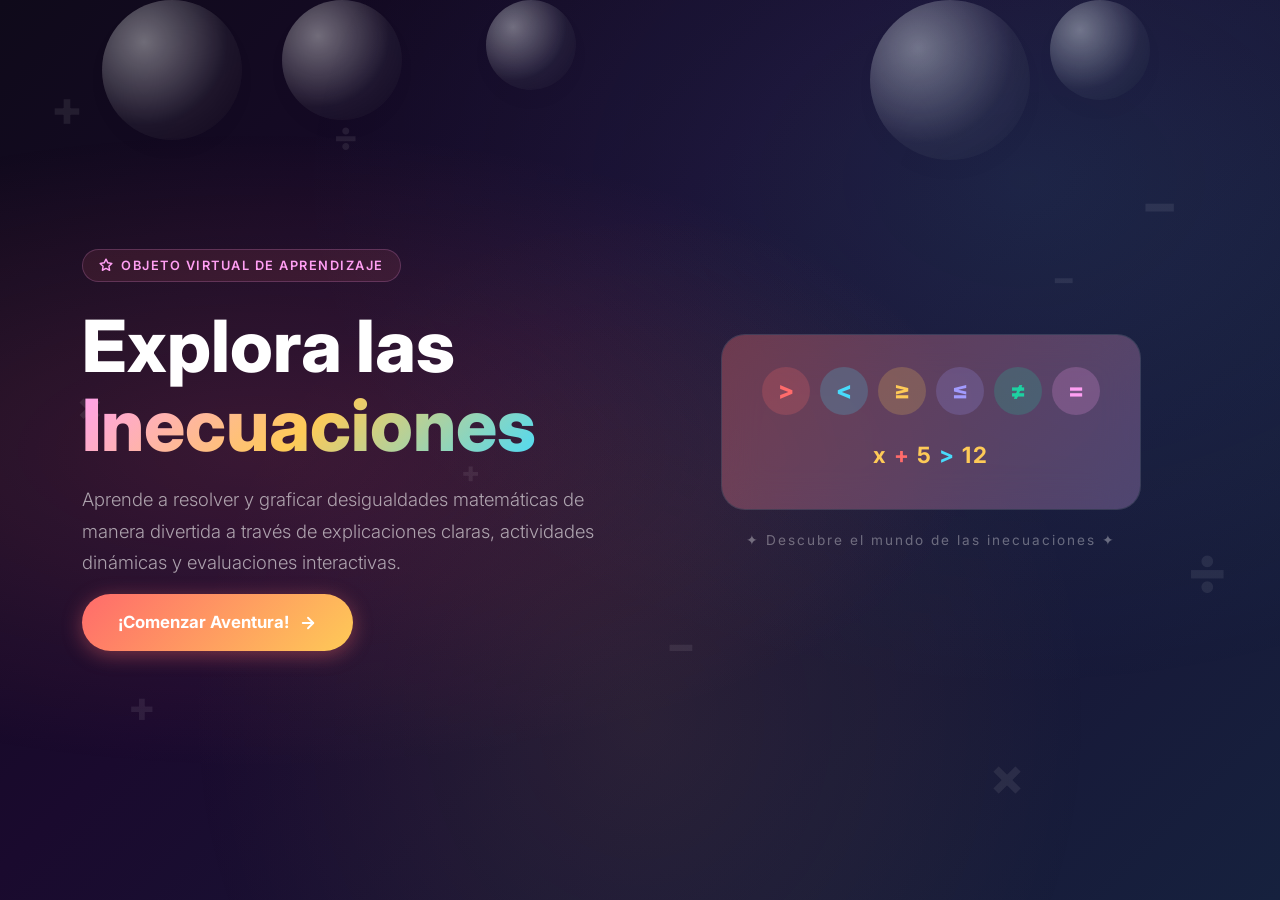
==== commit d8b744d0: "Diseño final" ====
--- a/index.html
+++ b/index.html
@@ -10,6 +10,13 @@
 </head>
 
 <body class="landing">
+  <div class="animated-bg">
+    <div class="bubble bubble-1"></div>
+    <div class="bubble bubble-2"></div>
+    <div class="bubble bubble-3"></div>
+    <div class="bubble bubble-4"></div>
+    <div class="bubble bubble-5"></div>
+  </div>
 
   <!-- Símbolos matemáticos flotando al fondo -->
   <div class="float-symbol" style="top:8%;left:4%;font-size:3rem;animation-delay:0s;animation-duration:14s;">+</div>
--- a/style.css
+++ b/style.css
@@ -18,10 +18,10 @@
 
   --body-bg: #f7f4ff;
   --content-text: #2d3436;
-  --card-bg: #ffffff;
-  --card-border: 1px solid #e8e2f5;
-  --card-shadow: 0 2px 8px rgba(255, 107, 107, 0.08), 0 1px 3px rgba(0, 0, 0, 0.04);
-  --card-shadow-hover: 0 8px 20px rgba(255, 107, 107, 0.12), 0 4px 8px rgba(0, 0, 0, 0.06);
+  --card-bg: rgba(255, 255, 255, 0.85);
+  --card-border: 1px solid rgba(232, 226, 245, 0.8);
+  --card-shadow: 0 10px 30px rgba(108, 92, 231, 0.06), 0 1px 3px rgba(0, 0, 0, 0.02);
+  --card-shadow-hover: 0 20px 40px rgba(108, 92, 231, 0.12), 0 5px 15px rgba(108, 92, 231, 0.04);
   --border-color: #e8e2f5;
   --footer-bg: #ffffff;
   --switch-bg: #dfe6e9;
@@ -33,10 +33,10 @@
   --sidebar-bg: linear-gradient(180deg, #c0392b 0%, #6c3483 100%);
   --body-bg: #1a1a2e;
   --content-text: #e2e8f0;
-  --card-bg: #2d2d44;
+  --card-bg: rgba(45, 45, 68, 0.85);
   --card-border: 1px solid rgba(255, 255, 255, 0.08);
-  --card-shadow: 0 1px 2px rgba(0, 0, 0, 0.2), 0 1px 3px rgba(0, 0, 0, 0.3);
-  --card-shadow-hover: 0 4px 6px rgba(0, 0, 0, 0.3), 0 10px 15px rgba(0, 0, 0, 0.4);
+  --card-shadow: 0 10px 30px rgba(0, 0, 0, 0.35);
+  --card-shadow-hover: 0 20px 40px rgba(0, 0, 0, 0.55);
   --border-color: rgba(255, 255, 255, 0.08);
   --footer-bg: #2d2d44;
   --switch-bg: #ff6b6b;
@@ -345,6 +345,8 @@
   transition: width 0.35s cubic-bezier(0.25, 0.8, 0.25, 1), left 0.35s cubic-bezier(0.25, 0.8, 0.25, 1);
   z-index: 50;
   border-right: 1px solid rgba(255, 255, 255, 0.06);
+  box-shadow: 10px 0 30px rgba(0, 0, 0, 0.15);
+  backdrop-filter: blur(10px);
 }
 
 .mini-barra-lateral {
@@ -605,19 +607,58 @@
 
 /* ========== CARDS ========== */
 .card,
-.team-card {
+.team-card,
+.glass-card {
   background: var(--card-bg) !important;
   color: var(--content-text) !important;
   border: var(--card-border) !important;
   box-shadow: var(--card-shadow) !important;
-  border-radius: 16px !important;
-  transition: all 0.3s ease !important;
+  border-radius: 24px !important;
+  transition: transform 0.4s cubic-bezier(0.175, 0.885, 0.32, 1.275), 
+              box-shadow 0.4s ease, 
+              border-color 0.4s ease !important;
+  backdrop-filter: blur(16px);
+  -webkit-backdrop-filter: blur(16px);
+  position: relative;
+  overflow: hidden;
 }
 
 .card:hover,
-.team-card:hover {
-  transform: translateY(-4px);
+.team-card:hover,
+.glass-card:hover {
+  transform: translateY(-8px) scale(1.02) rotateX(1deg) rotateY(1deg);
   box-shadow: var(--card-shadow-hover) !important;
+  border-color: var(--primary-light) !important;
+}
+
+.card::after,
+.team-card::after,
+.glass-card::after {
+  content: '';
+  position: absolute;
+  top: -50%;
+  left: -50%;
+  width: 200%;
+  height: 200%;
+  background: linear-gradient(
+    45deg,
+    transparent 45%,
+    rgba(255, 255, 255, 0.08) 48%,
+    rgba(255, 255, 255, 0.25) 50%,
+    rgba(255, 255, 255, 0.08) 52%,
+    transparent 55%
+  );
+  transform: rotate(-45deg);
+  transition: transform 0.8s ease;
+  pointer-events: none;
+  opacity: 0;
+}
+
+.card:hover::after,
+.team-card:hover::after,
+.glass-card:hover::after {
+  transform: rotate(-45deg) translate(50%, 50%);
+  opacity: 1;
 }
 
 .gradient-text {
@@ -998,3 +1039,218 @@
 .responsive-padding {
   padding: clamp(1rem, 3vw, 2rem);
 }
+
+/* ========== ANIMATED BUBBLES BACKGROUND ========== */
+.animated-bg {
+  position: fixed;
+  top: 0;
+  left: 0;
+  width: 100vw;
+  height: 100vh;
+  z-index: -1;
+  overflow: hidden;
+  background: transparent;
+  pointer-events: none;
+}
+
+.bubble {
+  position: absolute;
+  border-radius: 50%;
+  background: radial-gradient(circle at 30% 30%, rgba(255, 255, 255, 0.8), rgba(255, 255, 255, 0.1) 60%, rgba(0, 0, 0, 0) 100%);
+  box-shadow: inset -5px -5px 15px rgba(0,0,0,0.05), 0 10px 20px rgba(0,0,0,0.05);
+  animation: floatUp 15s infinite ease-in-out;
+  opacity: 0.5;
+  backdrop-filter: blur(1px);
+}
+
+.dark-mode .bubble {
+  background: radial-gradient(circle at 30% 30%, rgba(255, 255, 255, 0.15), rgba(255, 255, 255, 0.03) 60%, rgba(0, 0, 0, 0) 100%);
+  box-shadow: inset -5px -5px 15px rgba(255,255,255,0.02), 0 10px 25px rgba(0,0,0,0.25);
+  opacity: 0.4;
+}
+
+.bubble-1 { width: 140px; height: 140px; left: 8%; animation-duration: 20s; animation-delay: 0s; }
+.bubble-2 { width: 90px; height: 90px; left: 38%; animation-duration: 24s; animation-delay: 3s; }
+.bubble-3 { width: 160px; height: 160px; left: 68%; animation-duration: 28s; animation-delay: 5s; }
+.bubble-4 { width: 100px; height: 100px; left: 82%; animation-duration: 21s; animation-delay: 1.5s; }
+.bubble-5 { width: 120px; height: 120px; left: 22%; animation-duration: 23s; animation-delay: 4s; }
+
+@keyframes floatUp {
+  0% {
+    transform: translateY(115vh) scale(0.8) rotate(0deg);
+    opacity: 0;
+  }
+  15% {
+    opacity: 0.5;
+  }
+  85% {
+    opacity: 0.5;
+  }
+  100% {
+    transform: translateY(-25vh) scale(1.1) rotate(360deg);
+    opacity: 0;
+  }
+}
+
+/* ========== BUTTON SHINE ========== */
+.btn-shine {
+  position: relative;
+  overflow: hidden;
+}
+
+.btn-shine::after {
+  content: '';
+  position: absolute;
+  top: 0;
+  left: -150%;
+  width: 50%;
+  height: 100%;
+  background: linear-gradient(
+    90deg,
+    rgba(255, 255, 255, 0) 0%,
+    rgba(255, 255, 255, 0.4) 50%,
+    rgba(255, 255, 255, 0) 100%
+  );
+  transform: skewX(-20deg);
+  animation: shine 4.5s infinite ease-in-out;
+}
+
+@keyframes shine {
+  0% { left: -150%; }
+  35% { left: 150%; }
+  100% { left: 150%; }
+}
+
+/* ========== BALANCE SCALE ========== */
+.balance-wrapper {
+  display: flex;
+  justify-content: center;
+  align-items: center;
+  height: 220px;
+  position: relative;
+  overflow: visible;
+  margin-top: 20px;
+}
+
+.balance-base-container {
+  position: relative;
+  width: 340px;
+  height: 150px;
+  display: flex;
+  justify-content: center;
+}
+
+.balance-fulcrum {
+  position: absolute;
+  bottom: 0;
+  width: 0;
+  height: 0;
+  border-left: 25px solid transparent;
+  border-right: 25px solid transparent;
+  border-bottom: 55px solid var(--text-muted);
+  z-index: 10;
+  opacity: 0.85;
+}
+
+.balance-beam {
+  position: absolute;
+  top: 90px;
+  width: 310px;
+  height: 10px;
+  background: var(--text-muted);
+  border-radius: 5px;
+  z-index: 5;
+  transform-origin: center center;
+  transition: transform 0.8s cubic-bezier(0.175, 0.885, 0.32, 1.275);
+}
+
+.balance-pan {
+  position: absolute;
+  top: 5px;
+  width: 70px;
+  height: 80px;
+  display: flex;
+  flex-direction: column;
+  align-items: center;
+  justify-content: flex-end;
+  transform-origin: center top;
+  transition: transform 0.8s cubic-bezier(0.175, 0.885, 0.32, 1.275);
+}
+
+.balance-pan-left {
+  left: 5px;
+}
+
+.balance-pan-right {
+  right: 5px;
+}
+
+.pan-plate {
+  width: 70px;
+  height: 8px;
+  background: linear-gradient(135deg, var(--primary), var(--primary-dark));
+  border-radius: 4px;
+  box-shadow: 0 4px 10px rgba(0,0,0,0.15);
+  z-index: 4;
+}
+
+.balance-pan-right .pan-plate {
+  background: linear-gradient(135deg, var(--secondary), #0984e3);
+}
+
+.pan-strings {
+  position: absolute;
+  top: 0;
+  width: 50px;
+  height: 75px;
+  border-left: 2px solid var(--text-muted);
+  border-right: 2px solid var(--text-muted);
+  opacity: 0.7;
+  pointer-events: none;
+  z-index: 3;
+}
+
+.pan-items-container {
+  position: absolute;
+  bottom: 8px;
+  width: 60px;
+  height: 60px;
+  display: flex;
+  flex-wrap: wrap-reverse;
+  justify-content: center;
+  align-content: flex-start;
+  gap: 4px;
+  padding: 2px;
+  z-index: 5;
+}
+
+/* The Apple or weight elements */
+.apple-weight {
+  width: 14px;
+  height: 14px;
+  background: radial-gradient(circle at 35% 35%, #ff4d4d, #b30000);
+  border-radius: 50%;
+  box-shadow: 0 2px 4px rgba(0,0,0,0.25);
+  animation: scaleIn 0.4s cubic-bezier(0.175, 0.885, 0.32, 1.275) forwards;
+  position: relative;
+}
+
+.balance-pan-right .apple-weight {
+  background: radial-gradient(circle at 35% 35%, #2bcbba, #009432);
+}
+
+.apple-weight::before {
+  content: '';
+  position: absolute;
+  top: -2px;
+  left: 6px;
+  width: 2px;
+  height: 4px;
+  background: #8b5a2b;
+  border-radius: 1px;
+}
+
+@keyframes scaleIn {
+  from { transform: scale(0); }
+  to { transform: scale(1); }
+}
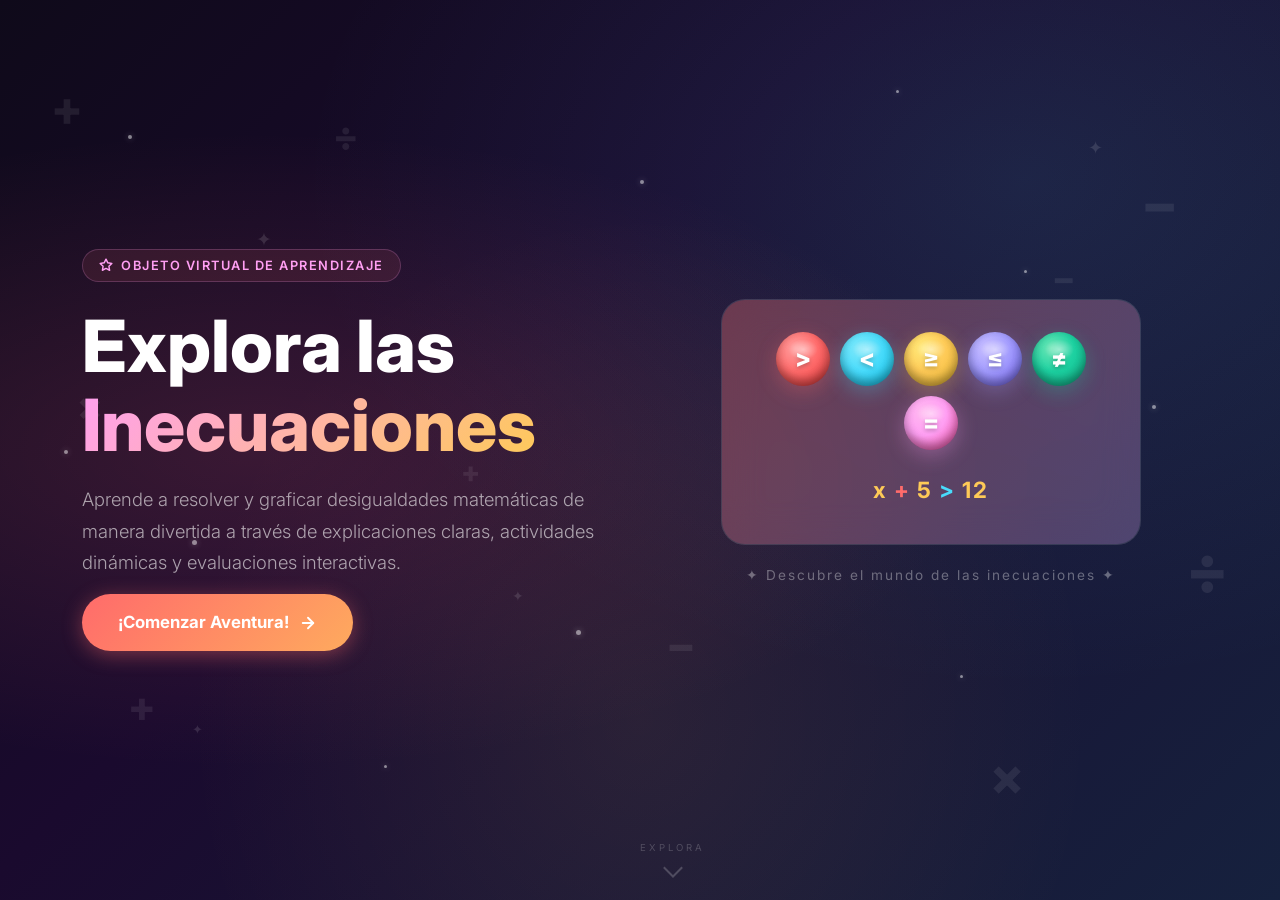
==== commit 828f7931: "Final" ====
--- a/index.html
+++ b/index.html
@@ -1,22 +1,23 @@
 <!DOCTYPE html>
-<html lang="es">
+<html lang="es" dir="ltr">
 
 <head>
   <meta charset="utf-8">
   <meta name="viewport" content="width=device-width, initial-scale=1">
-  <title>Ova de Inecuaciones - Inicio</title>
+  <meta name="description" content="OVA interactivo para aprender inecuaciones matemáticas con explicaciones claras, actividades dinámicas y evaluaciones.">
+  <meta property="og:title" content="OVA de Inecuaciones">
+  <meta property="og:description" content="Aprende a resolver y graficar desigualdades matemáticas de manera divertida.">
+  <meta property="og:type" content="website">
+  <title>OVA de Inecuaciones - Inicio</title>
+  <link rel="icon" type="image/svg+xml" href="data:image/svg+xml,%3Csvg xmlns='http://www.w3.org/2000/svg' viewBox='0 0 100 100'%3E%3Ctext y='.9em' font-size='85'%3E%E2%89%A0%3C/text%3E%3C/svg%3E">
+  <link rel="preconnect" href="https://fonts.googleapis.com">
+  <link rel="preconnect" href="https://fonts.gstatic.com" crossorigin>
+  <link href="https://fonts.googleapis.com/css2?family=Inter:wght@300;400;500;600;700;800&display=swap" rel="stylesheet">
+  <link href="https://cdn.jsdelivr.net/npm/bootstrap@5.3.8/dist/css/bootstrap.min.css" rel="stylesheet">
   <link rel="stylesheet" href="style.css">
-  <link href="https://cdn.jsdelivr.net/npm/bootstrap@5.3.8/dist/css/bootstrap.min.css" rel="stylesheet">
 </head>
 
 <body class="landing">
-  <div class="animated-bg">
-    <div class="bubble bubble-1"></div>
-    <div class="bubble bubble-2"></div>
-    <div class="bubble bubble-3"></div>
-    <div class="bubble bubble-4"></div>
-    <div class="bubble bubble-5"></div>
-  </div>
 
   <!-- Símbolos matemáticos flotando al fondo -->
   <div class="float-symbol" style="top:8%;left:4%;font-size:3rem;animation-delay:0s;animation-duration:14s;">+</div>
@@ -30,45 +31,66 @@
   <div class="float-symbol" style="top:50%;left:36%;font-size:1.8rem;animation-delay:2.5s;animation-duration:19s;">+</div>
   <div class="float-symbol" style="top:68%;left:52%;font-size:2.8rem;animation-delay:3.5s;animation-duration:14s;">−</div>
 
+  <!-- Estrellas partículas -->
+  <div class="star" style="top:15%;left:10%;width:4px;height:4px;animation-delay:0s;animation-duration:8s;"></div>
+  <div class="star" style="top:30%;left:80%;width:3px;height:3px;animation-delay:2s;animation-duration:10s;"></div>
+  <div class="star" style="top:60%;left:15%;width:5px;height:5px;animation-delay:4s;animation-duration:7s;"></div>
+  <div class="star" style="top:75%;left:75%;width:3px;height:3px;animation-delay:1s;animation-duration:9s;"></div>
+  <div class="star" style="top:45%;left:90%;width:4px;height:4px;animation-delay:3s;animation-duration:11s;"></div>
+  <div class="star" style="top:85%;left:30%;width:3px;height:3px;animation-delay:5s;animation-duration:6s;"></div>
+  <div class="star" style="top:20%;left:50%;width:4px;height:4px;animation-delay:1.5s;animation-duration:12s;"></div>
+  <div class="star" style="top:70%;left:45%;width:5px;height:5px;animation-delay:3.5s;animation-duration:8s;"></div>
+  <div class="star" style="top:10%;left:70%;width:3px;height:3px;animation-delay:0.5s;animation-duration:10s;"></div>
+  <div class="star" style="top:50%;left:5%;width:4px;height:4px;animation-delay:2.5s;animation-duration:7s;"></div>
+
+  <!-- Chispas ✦ -->
+  <div class="sparkle" style="top:25%;left:20%;font-size:1.2rem;animation-delay:1s;animation-duration:6s;">✦</div>
+  <div class="sparkle" style="top:55%;left:70%;font-size:1rem;animation-delay:3s;animation-duration:8s;">✦</div>
+  <div class="sparkle" style="top:80%;left:15%;font-size:0.8rem;animation-delay:5s;animation-duration:5s;">✦</div>
+  <div class="sparkle" style="top:15%;left:85%;font-size:1.1rem;animation-delay:2s;animation-duration:7s;">✦</div>
+  <div class="sparkle" style="top:65%;left:40%;font-size:0.9rem;animation-delay:4s;animation-duration:9s;">✦</div>
+
   <div class="container landing-hero">
     <div class="row align-items-center g-5 min-vh-100 py-5">
 
-      <div class="col-lg-6" data-anim="fade">
-        <div class="landing-badge">
-          <svg width="14" height="14" viewBox="0 0 24 24" fill="none" stroke="currentColor" stroke-width="2.5" stroke-linecap="round" stroke-linejoin="round">
-            <polygon points="12 2 15.09 8.26 22 9.27 17 14.14 18.18 21.02 12 17.77 5.82 21.02 7 14.14 2 9.27 8.91 8.26 12 2"/>
-          </svg>
-          Objeto Virtual de Aprendizaje
+      <div class="col-lg-6">
+        <div class="hero-stagger">
+          <div class="landing-badge" style="--order: 1">
+            <svg width="14" height="14" viewBox="0 0 24 24" fill="none" stroke="currentColor" stroke-width="2.5" stroke-linecap="round" stroke-linejoin="round">
+              <polygon points="12 2 15.09 8.26 22 9.27 17 14.14 18.18 21.02 12 17.77 5.82 21.02 7 14.14 2 9.27 8.91 8.26 12 2"/>
+            </svg>
+            Objeto Virtual de Aprendizaje
+          </div>
+
+          <h1 style="--order: 2">
+            Explora las<br>
+            <span class="gradient-text">Inecuaciones</span>
+          </h1>
+
+          <p class="lead" style="--order: 3">
+            Aprende a resolver y graficar desigualdades matemáticas de manera divertida a través de explicaciones claras, actividades dinámicas y evaluaciones interactivas.
+          </p>
+
+          <a href="app.html" class="landing-cta" style="--order: 4">
+            ¡Comenzar Aventura!
+            <svg width="18" height="18" viewBox="0 0 24 24" fill="none" stroke="currentColor" stroke-width="2.5" stroke-linecap="round" stroke-linejoin="round">
+              <line x1="5" y1="12" x2="19" y2="12"></line>
+              <polyline points="12 5 19 12 12 19"></polyline>
+            </svg>
+          </a>
         </div>
-
-        <h1>
-          Explora las<br>
-          <span class="gradient-text">Inecuaciones</span>
-        </h1>
-
-        <p class="lead">
-          Aprende a resolver y graficar desigualdades matemáticas de manera divertida a través de explicaciones claras, actividades dinámicas y evaluaciones interactivas.
-        </p>
-
-        <a href="app.html" class="landing-cta">
-          ¡Comenzar Aventura!
-          <svg width="18" height="18" viewBox="0 0 24 24" fill="none" stroke="currentColor" stroke-width="2.5" stroke-linecap="round" stroke-linejoin="round">
-            <line x1="5" y1="12" x2="19" y2="12"></line>
-            <polyline points="12 5 19 12 12 19"></polyline>
-          </svg>
-        </a>
       </div>
 
-      <div class="col-lg-6 landing-visual" data-anim="slide">
+      <div class="col-lg-6 landing-visual">
         <div class="landing-dynamic">
           <div class="dynamic-card">
             <div class="symbol-row">
-              <span class="symbol-bubble">&gt;</span>
-              <span class="symbol-bubble">&lt;</span>
-              <span class="symbol-bubble">≥</span>
-              <span class="symbol-bubble">≤</span>
-              <span class="symbol-bubble">≠</span>
-              <span class="symbol-bubble">=</span>
+              <span class="symbol-bubble symbol-bubble--gt">&gt;</span>
+              <span class="symbol-bubble symbol-bubble--lt">&lt;</span>
+              <span class="symbol-bubble symbol-bubble--gte">≥</span>
+              <span class="symbol-bubble symbol-bubble--lte">≤</span>
+              <span class="symbol-bubble symbol-bubble--neq">≠</span>
+              <span class="symbol-bubble symbol-bubble--eq">=</span>
             </div>
 
             <div class="equation-scroll">
@@ -88,8 +110,13 @@
     </div>
   </div>
 
+  <!-- Indicador scroll -->
+  <div class="scroll-indicator">
+    <span class="scroll-text">Explora</span>
+    <div class="scroll-arrow"></div>
+  </div>
+
   <script src="https://cdn.jsdelivr.net/npm/bootstrap@5.3.8/dist/js/bootstrap.bundle.min.js"></script>
-  <script src="animations.js"></script>
 </body>
 
 </html>
--- a/style.css
+++ b/style.css
@@ -1,5 +1,3 @@
-@import url('https://fonts.googleapis.com/css2?family=Inter:wght@300;400;500;600;700;800&display=swap');
-
 :root {
   --primary: #ff6b6b;
   --primary-light: #ff9ff3;
@@ -40,7 +38,7 @@
   --border-color: rgba(255, 255, 255, 0.08);
   --footer-bg: #2d2d44;
   --switch-bg: #ff6b6b;
-  --text-muted: #b2bec3;
+  --text-muted: #dfe6e9;
 }
 
 * {
@@ -70,7 +68,7 @@
   display: flex;
   align-items: center;
   background: linear-gradient(135deg, #0f0a1a 0%, #1a0a2e 40%, #16213e 100%) !important;
-  overflow: hidden;
+  overflow-x: hidden;
 }
 
 .landing::before {
@@ -102,9 +100,50 @@
   100% { transform: translateY(-18px) rotate(3deg) scale(1.05); }
 }
 
+/* Star particles */
+.star {
+  position: absolute;
+  border-radius: 50%;
+  background: rgba(255, 255, 255, 0.5);
+  pointer-events: none;
+  z-index: 0;
+  animation: starFloat 8s infinite alternate ease-in-out;
+  box-shadow: 0 0 6px rgba(255, 255, 255, 0.3);
+}
+
+@keyframes starFloat {
+  0% { transform: translateY(0) scale(1); opacity: 0.2; }
+  100% { transform: translateY(-35px) scale(1.3); opacity: 0.7; }
+}
+
+/* Sparkles */
+.sparkle {
+  position: absolute;
+  color: rgba(255, 255, 255, 0.12);
+  pointer-events: none;
+  z-index: 0;
+  animation: sparkleFloat 6s infinite alternate ease-in-out;
+}
+
+@keyframes sparkleFloat {
+  0% { transform: translateY(0) rotate(0deg); opacity: 0.1; }
+  100% { transform: translateY(-25px) rotate(180deg); opacity: 0.4; }
+}
+
 .landing-hero {
   position: relative;
   z-index: 1;
+}
+
+/* Staggered entry animation */
+.hero-stagger > * {
+  opacity: 0;
+  animation: heroFadeIn 0.6s ease calc(var(--order, 0) * 0.2s + 0.3s) forwards;
+}
+
+@keyframes heroFadeIn {
+  from { opacity: 0; transform: translateY(20px); }
+  to { opacity: 1; transform: translateY(0); }
 }
 
 .landing-badge {
@@ -121,6 +160,7 @@
   border: 1px solid rgba(255, 159, 243, 0.2);
   background: rgba(255, 107, 107, 0.1);
   margin-bottom: 1.5rem;
+  transform-origin: left center;
 }
 
 .landing-hero h1 {
@@ -133,8 +173,16 @@
 
 .landing-hero .gradient-text {
   background: linear-gradient(135deg, #ff9ff3, #feca57 50%, #48dbfb);
+  background-size: 200% 200%;
   -webkit-background-clip: text;
   -webkit-text-fill-color: transparent;
+  animation: gradientShift 4s ease infinite;
+}
+
+@keyframes gradientShift {
+  0% { background-position: 0% 50%; }
+  50% { background-position: 100% 50%; }
+  100% { background-position: 0% 50%; }
 }
 
 .landing-hero .lead {
@@ -154,23 +202,34 @@
   font-size: 1.05rem;
   color: #ffffff;
   background: linear-gradient(135deg, #ff6b6b, #feca57);
+  background-size: 150% 150%;
   border: none;
   text-decoration: none;
   transition: all 0.3s cubic-bezier(0.175, 0.885, 0.32, 1.275);
   box-shadow: 0 4px 20px rgba(255, 107, 107, 0.4);
+  animation: heroFadeIn 0.6s ease calc(var(--order, 0) * 0.2s + 0.3s) forwards, ctaPulse 2.5s infinite;
 }
 
 .landing-cta:hover {
+  opacity: 1;
+  animation: none;
   transform: translateY(-3px) scale(1.03);
   box-shadow: 0 8px 30px rgba(255, 107, 107, 0.5);
   color: #ffffff;
 }
 
+@keyframes ctaPulse {
+  0%, 100% { box-shadow: 0 4px 20px rgba(255, 107, 107, 0.4); }
+  50% { box-shadow: 0 4px 35px rgba(255, 107, 107, 0.6), 0 0 50px rgba(254, 202, 87, 0.15); }
+}
+
 .landing-visual {
   position: relative;
   display: flex;
   align-items: center;
   justify-content: center;
+  opacity: 0;
+  animation: heroFadeIn 0.8s ease 1.3s forwards;
 }
 
 .landing-dynamic {
@@ -220,29 +279,102 @@
   flex-wrap: wrap;
 }
 
+/* ===== 3D BUBBLES ===== */
 .symbol-bubble {
-  width: 48px;
-  height: 48px;
+  width: 54px;
+  height: 54px;
   border-radius: 50%;
   display: flex;
   align-items: center;
   justify-content: center;
   font-size: 1.5rem;
   font-weight: 800;
-  animation: bounceSymbol 2.5s infinite ease-in-out;
-  animation-delay: calc(var(--i, 0) * 0.25s);
-}
-
-.symbol-bubble:nth-child(1) { background: rgba(255, 107, 107, 0.2); color: #ff6b6b; --i: 0; }
-.symbol-bubble:nth-child(2) { background: rgba(72, 219, 251, 0.2); color: #48dbfb; --i: 1; }
-.symbol-bubble:nth-child(3) { background: rgba(254, 202, 87, 0.2); color: #feca57; --i: 2; }
-.symbol-bubble:nth-child(4) { background: rgba(162, 155, 254, 0.2); color: #a29bfe; --i: 3; }
-.symbol-bubble:nth-child(5) { background: rgba(29, 209, 161, 0.2); color: #1dd1a1; --i: 4; }
-.symbol-bubble:nth-child(6) { background: rgba(255, 159, 243, 0.2); color: #ff9ff3; --i: 5; }
-
-@keyframes bounceSymbol {
-  0%, 100% { transform: translateY(0); }
-  50% { transform: translateY(-10px); }
+  position: relative;
+  cursor: default;
+  transform-style: preserve-3d;
+  perspective: 400px;
+  animation: float3d 3.5s infinite ease-in-out;
+  animation-delay: calc(var(--i, 0) * 0.3s);
+  transition: transform 0.3s ease, box-shadow 0.3s ease;
+  will-change: transform;
+  text-shadow: 0 2px 4px rgba(0, 0, 0, 0.25);
+  color: #fff;
+}
+
+.symbol-bubble::before {
+  content: '';
+  position: absolute;
+  top: 7px;
+  left: 50%;
+  transform: translateX(-50%);
+  width: 55%;
+  height: 38%;
+  background: radial-gradient(ellipse at center, rgba(255, 255, 255, 0.45) 0%, transparent 70%);
+  border-radius: 50%;
+  pointer-events: none;
+}
+
+.symbol-bubble::after {
+  content: '';
+  position: absolute;
+  inset: 0;
+  border-radius: 50%;
+  box-shadow: inset 0 -5px 10px rgba(0, 0, 0, 0.2);
+  pointer-events: none;
+}
+
+.symbol-bubble:hover {
+  transform: scale(1.2) !important;
+  box-shadow: 0 0 35px var(--bubble-glow) !important;
+}
+
+.symbol-bubble--gt {
+  background: radial-gradient(circle at 35% 30%, #ff9e9e, #ff6b6b 45%, #d63031 100%);
+  --bubble-glow: rgba(255, 107, 107, 0.5);
+  --i: 0;
+  box-shadow: inset 0 -5px 10px rgba(0, 0, 0, 0.2), 0 6px 20px rgba(255, 107, 107, 0.3);
+}
+
+.symbol-bubble--lt {
+  background: radial-gradient(circle at 35% 30%, #7ee8fa, #48dbfb 45%, #0abde3 100%);
+  --bubble-glow: rgba(72, 219, 251, 0.5);
+  --i: 1;
+  box-shadow: inset 0 -5px 10px rgba(0, 0, 0, 0.2), 0 6px 20px rgba(72, 219, 251, 0.3);
+}
+
+.symbol-bubble--gte {
+  background: radial-gradient(circle at 35% 30%, #ffea7a, #feca57 45%, #e1b12c 100%);
+  --bubble-glow: rgba(254, 202, 87, 0.5);
+  --i: 2;
+  box-shadow: inset 0 -5px 10px rgba(0, 0, 0, 0.2), 0 6px 20px rgba(254, 202, 87, 0.3);
+}
+
+.symbol-bubble--lte {
+  background: radial-gradient(circle at 35% 30%, #c8bfff, #a29bfe 45%, #6c5ce7 100%);
+  --bubble-glow: rgba(162, 155, 254, 0.5);
+  --i: 3;
+  box-shadow: inset 0 -5px 10px rgba(0, 0, 0, 0.2), 0 6px 20px rgba(162, 155, 254, 0.3);
+}
+
+.symbol-bubble--neq {
+  background: radial-gradient(circle at 35% 30%, #6be6b5, #1dd1a1 45%, #10ac84 100%);
+  --bubble-glow: rgba(29, 209, 161, 0.5);
+  --i: 4;
+  box-shadow: inset 0 -5px 10px rgba(0, 0, 0, 0.2), 0 6px 20px rgba(29, 209, 161, 0.3);
+}
+
+.symbol-bubble--eq {
+  background: radial-gradient(circle at 35% 30%, #ffb8f0, #ff9ff3 45%, #e84393 100%);
+  --bubble-glow: rgba(255, 159, 243, 0.5);
+  --i: 5;
+  box-shadow: inset 0 -5px 10px rgba(0, 0, 0, 0.2), 0 6px 20px rgba(255, 159, 243, 0.3);
+}
+
+@keyframes float3d {
+  0%, 100% { transform: perspective(400px) rotateY(-3deg) translateY(0); }
+  25% { transform: perspective(400px) rotateY(5deg) translateY(-6px); }
+  50% { transform: perspective(400px) rotateY(-2deg) translateY(-10px); }
+  75% { transform: perspective(400px) rotateY(6deg) translateY(-4px); }
 }
 
 .equation-scroll {
@@ -294,12 +426,51 @@
   50% { opacity: 0.7; }
 }
 
+/* ===== SCROLL INDICATOR ===== */
+.scroll-indicator {
+  position: absolute;
+  bottom: 25px;
+  left: 50%;
+  transform: translateX(-50%);
+  display: flex;
+  flex-direction: column;
+  align-items: center;
+  gap: 6px;
+  z-index: 2;
+  animation: heroFadeIn 0.8s ease 2.8s forwards;
+  opacity: 0;
+}
+
+.scroll-text {
+  font-size: 0.6rem;
+  color: rgba(255, 255, 255, 0.2);
+  text-transform: uppercase;
+  letter-spacing: 3px;
+}
+
+.scroll-arrow {
+  width: 14px;
+  height: 14px;
+  border-right: 2px solid rgba(255, 255, 255, 0.2);
+  border-bottom: 2px solid rgba(255, 255, 255, 0.2);
+  transform: rotate(45deg);
+  animation: scrollBounce 2s infinite;
+}
+
+@keyframes scrollBounce {
+  0%, 100% { transform: rotate(45deg) translateY(0); opacity: 0.2; }
+  50% { transform: rotate(45deg) translateY(6px); opacity: 0.6; }
+}
+
 /* ========== LANDING RESPONSIVE ========== */
 @media (max-width: 992px) {
   .landing {
     text-align: center;
     padding: 4rem 1rem;
   }
+  .landing-badge {
+    transform-origin: center center;
+  }
   .landing-hero .lead {
     margin: 0 auto 2rem;
   }
@@ -310,6 +481,20 @@
     margin-top: 3rem;
     margin-left: auto;
     margin-right: auto;
+  }
+  .scroll-indicator {
+    display: none;
+  }
+}
+
+@media (max-width: 576px) {
+  .symbol-bubble {
+    width: 44px;
+    height: 44px;
+    font-size: 1.2rem;
+  }
+  .dynamic-card {
+    padding: 1.5rem 1rem;
   }
 }
 
@@ -783,6 +968,15 @@
   transition: all 0.25s ease;
   font-weight: 500;
   color: var(--content-text);
+  outline: none;
+  font-family: inherit;
+  font-size: inherit;
+  text-align: inherit;
+}
+
+.quiz-option:focus-visible {
+  outline: 2px solid var(--primary);
+  outline-offset: 2px;
 }
 
 .dark-mode .quiz-option {
@@ -985,24 +1179,65 @@
   }
 }
 
-.animate-fade {
+/* ========== SPINNER ========== */
+.spinner {
+  display: flex;
+  justify-content: center;
+  align-items: center;
+  gap: 10px;
+  padding: 60px 0;
+}
+
+.spinner-dot {
+  width: 14px;
+  height: 14px;
+  border-radius: 50%;
+  background: var(--primary);
+  animation: spinnerBounce 1.4s infinite ease-in-out both;
+}
+
+.spinner-dot:nth-child(1) { animation-delay: -0.32s; }
+.spinner-dot:nth-child(2) { animation-delay: -0.16s; }
+.spinner-dot:nth-child(3) { animation-delay: 0; }
+
+@keyframes spinnerBounce {
+  0%, 80%, 100% { transform: scale(0); }
+  40% { transform: scale(1); }
+}
+
+/* ========== SIDEBAR OVERLAY ========== */
+.sidebar-overlay {
+  position: fixed;
+  inset: 0;
+  background: rgba(0, 0, 0, 0.5);
+  z-index: 45;
   opacity: 0;
-  transition: opacity 0.8s ease;
-}
-
-.animate-fade.animate-fade {
+  pointer-events: none;
+  transition: opacity 0.35s ease;
+}
+
+.sidebar-overlay.active {
   opacity: 1;
-}
-
-.animate-slide {
-  opacity: 0;
-  transform: translateX(-20px);
-  transition: opacity 0.6s ease, transform 0.6s ease;
-}
-
-.animate-slide.animate-slide {
-  opacity: 1;
-  transform: translateX(0);
+  pointer-events: auto;
+}
+
+/* ========== NAV HOME ========== */
+.nav-home {
+  margin-bottom: 8px !important;
+}
+
+.nav-home a {
+  background: rgba(255, 255, 255, 0.06);
+  border: 1px solid rgba(255, 255, 255, 0.1);
+  border-radius: 10px;
+}
+
+.nav-home a:hover {
+  background: rgba(255, 255, 255, 0.12);
+}
+
+.nav-home ion-icon {
+  font-size: 20px;
 }
 
 /* ========== RESPONSIVE ========== */
@@ -1138,6 +1373,7 @@
   height: 150px;
   display: flex;
   justify-content: center;
+  max-width: 100%;
 }
 
 .balance-fulcrum {
@@ -1155,7 +1391,7 @@
 .balance-beam {
   position: absolute;
   top: 90px;
-  width: 310px;
+  width: min(310px, 90%);
   height: 10px;
   background: var(--text-muted);
   border-radius: 5px;
@@ -1183,6 +1419,20 @@
 
 .balance-pan-right {
   right: 5px;
+}
+
+@media (max-width: 420px) {
+  .balance-wrapper {
+    height: 180px;
+  }
+  .balance-base-container {
+    transform: scale(0.75);
+    transform-origin: center bottom;
+  }
+  .balance-pan { width: 60px; }
+  .pan-plate { width: 60px; }
+  .pan-items-container { width: 50px; height: 50px; }
+  .apple-weight { width: 12px; height: 12px; }
 }
 
 .pan-plate {
@@ -1250,7 +1500,28 @@
   border-radius: 1px;
 }
 
+.code-block {
+  background: var(--code-bg, #0f172a);
+}
+:root { --code-bg: #0f172a; }
+.dark-mode { --code-bg: #0d1117; }
+
 @keyframes scaleIn {
   from { transform: scale(0); }
   to { transform: scale(1); }
 }
+
+/* ========== PRINT STYLES ========== */
+@media print {
+  .barra-lateral, .menu, .sidebar-overlay, .animated-bg,
+  .float-symbol, .star, .sparkle, .scroll-indicator,
+  .cursor-sparkle, .confetti-particle {
+    display: none !important;
+  }
+  body { background: #fff !important; color: #000 !important; }
+  main { margin-left: 0 !important; padding: 0 !important; }
+  .card { break-inside: avoid; box-shadow: none !important; border: 1px solid #ddd !important; }
+  iframe { display: none !important; }
+  .footer { border-top: 1px solid #ccc; }
+  a[href]::after { content: " (" attr(href) ")"; font-size: 0.8em; }
+}
